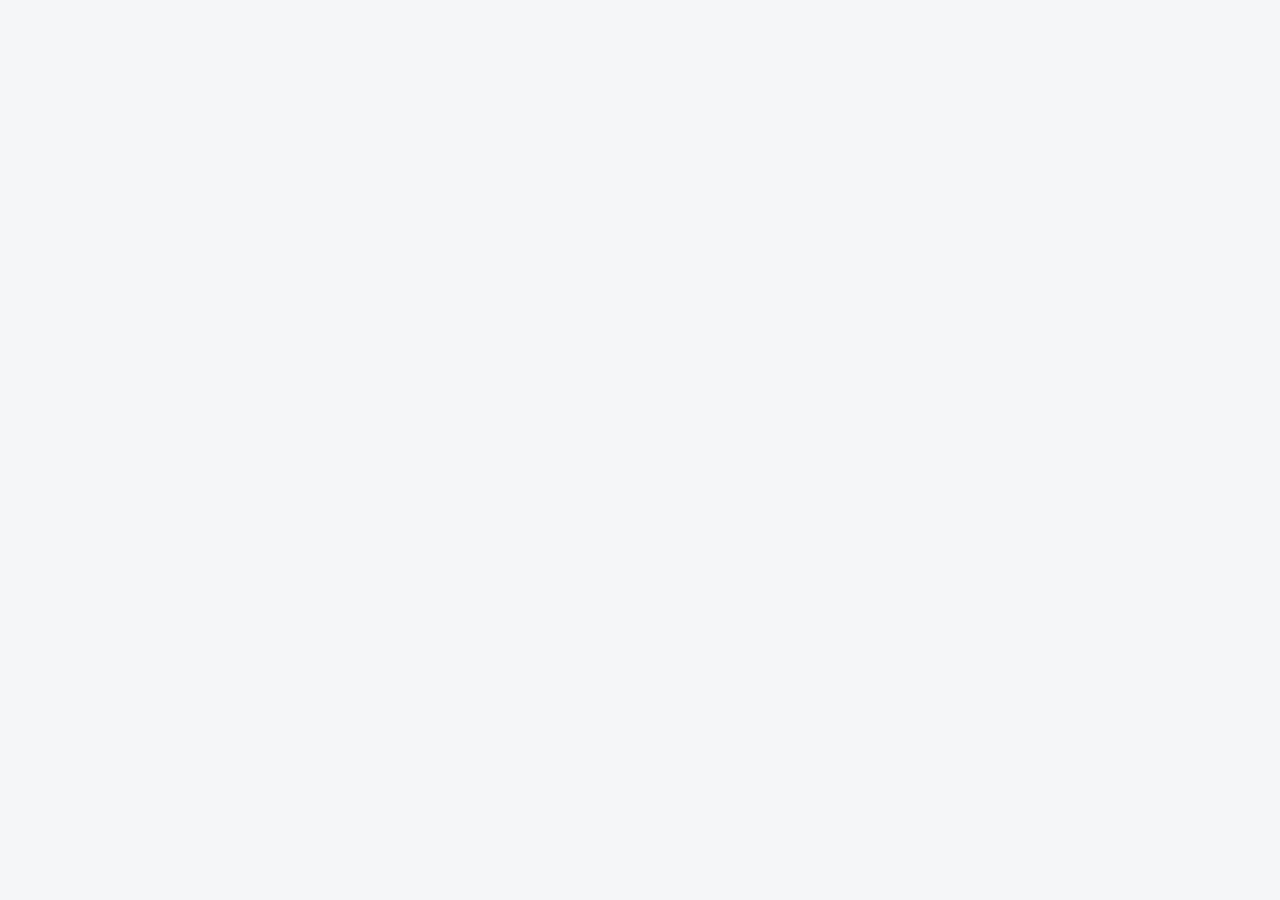
==== sources.html @ 09f166bb "Migrate sources.html" ====
<!doctype html>
<html lang="ru" class="auth-loading">
<head>
  <meta charset="utf-8" />
  <meta name="viewport" content="width=device-width,initial-scale=1" />
  <meta name="theme-color" content="#ffffff" />
  <meta http-equiv="Cache-Control" content="no-cache, no-store, must-revalidate" />
  <meta http-equiv="Pragma" content="no-cache" />
  <meta http-equiv="Expires" content="0" />
  <title>АТОМ · Источники данных</title>
  <link rel="icon" type="image/svg+xml" href="./favicon.svg" />
    <link rel="stylesheet" href="./auth.css?v=1.0.0" />
<link rel="stylesheet" href="./sources.css?v=1.0.2" />
</head>
<body>
<div id="appShell" class="app-hidden shell">
  <aside class="sidebar">
    <a class="brand" href="./index.html"><strong>АТОМ</strong><span>КОММЕРЧЕСКИЙ ШТАБ</span></a>
    <div class="nav-title">Данные</div>
    <nav class="project-nav">
      <a id="sourcesHomeLink" class="active" href="./sources.html">Источники</a>
    </nav>

    <section class="sidebar-note">
      <div class="sidebar-note-title">Назначение</div>
      <div>Реестр исходных файлов с датой актуальности. Следующим шагом сюда можно будет привязать назначение каждого файла и правила загрузки данных.</div>
    </section>

    <div class="sidebar-spacer"></div>
    <div class="user-box">
      <span>Источники v2.1</span>
      <span id="authUserEmail"></span>
      <button id="authLogout" class="logout" type="button">Выйти</button>
    </div>
  </aside>

  <main class="main">
    <header class="page-head">
      <div class="page-head-left">
        <nav class="header-projects" aria-label="Проект"><a class="active" href="./index.html">B2B CRM Control Center</a></nav>
        <h1>Источники данных · <span id="projectTitle">B2B CRM Control Center</span></h1>
        <p>Загрузка файлов с фиксацией даты актуальности. Для каждого проекта ведётся свой независимый реестр.</p>
      </div>
      <div id="cloudStatus" class="cloud-status">Подключение...</div>
    </header>

    <section class="card upload-card">
      <div class="card-title-row">
        <div>
          <div class="eyebrow">НОВЫЙ ИСТОЧНИК</div>
          <h2>Добавить файл · <span id="uploadProjectTitle">B2B CRM Control Center</span></h2>
        </div>
        <div id="sourcePreview" class="source-preview">ELMA_ДД.ММ.ГГГГ</div>
      </div>

      <div class="form-grid">
        <div class="field">
          <label for="sourceName">Название источника</label>
          <input id="sourceName" type="text" value="ELMA" placeholder="Например, ELMA" />
        </div>
        <div class="field">
          <label for="actualDate">Дата актуальности</label>
          <input id="actualDate" type="date" />
        </div>
        <div class="field file-field">
          <label>Файл</label>
          <label class="file-pick">
            <span id="filePickText">Выбрать файл</span>
            <input id="sourceFile" type="file" />
          </label>
          <div id="selectedFileName" class="selected-file">Файл не выбран</div>
        </div>
      </div>

      <div class="form-footer">
        <div class="hint">Системное имя формируется из названия источника и даты актуальности. Оригинальное имя файла сохраняется отдельно.</div>
        <button id="uploadBtn" class="btn primary" type="button" disabled>Сохранить источник</button>
      </div>
      <div id="uploadMessage" class="message" aria-live="polite"></div>
    </section>

    <section class="card registry-card">
      <div class="registry-head">
        <div>
          <div class="eyebrow">РЕЕСТР</div>
          <h2>Загруженные источники · <span id="registryProjectTitle">B2B CRM Control Center</span></h2>
        </div>
        <div id="sourceCount" class="count-pill">0</div>
      </div>

      <div id="emptyState" class="empty-state">Источники пока не загружены.</div>
      <div id="tableWrap" class="table-wrap hidden">
        <table class="sources-table">
          <thead>
            <tr>
              <th>Источник</th>
              <th>Актуальность</th>
              <th>Файл</th>
              <th>Добавлен</th>
              <th></th>
            </tr>
          </thead>
          <tbody id="sourcesBody"></tbody>
        </table>
      </div>
    </section>
  </main>
</div>

<script src="https://cdn.jsdelivr.net/npm/@supabase/supabase-js@2.116.0"></script>
<script src="./auth.js?v=1.1.0"></script>
<script src="./sources.js?v=2.1.0-unified-auth"></script>
</body>
</html>
---- sources.css ----
*{box-sizing:border-box}
:root{font-family:Arial,Helvetica,sans-serif;color:#101828;background:#f5f6f8}
body{margin:0;background:#f5f6f8}
button,input{font:inherit}
.hidden,.app-hidden{display:none!important}

.auth-gate{min-height:100vh;display:flex;align-items:center;justify-content:center;background:#f4f5f7;padding:24px}
.auth-card{width:min(440px,100%);background:#fff;border:1px solid #d7dae0;border-radius:12px;padding:28px;box-shadow:0 12px 36px rgba(16,24,40,.08)}
.auth-brand{font-size:12px;font-weight:700;letter-spacing:1.4px;color:#5d6472;text-transform:uppercase}
.auth-card h1{margin:10px 0 6px;font-size:26px;color:#111318}
.auth-card p{margin:0 0 22px;color:#737b8a;line-height:1.5}
.auth-field,.field{display:flex;flex-direction:column;gap:7px}
.auth-field{margin-top:14px}
.auth-field label,.field label{font-size:11px;font-weight:700;color:#4b5260}
.auth-field input,.field input{height:42px;border:1px solid #cfd4dc;border-radius:7px;padding:0 12px;background:#fff;outline:none}
.auth-field input:focus,.field input:focus{border-color:#111318}
.auth-actions{margin-top:18px}
.auth-btn{width:100%;height:42px;border-radius:7px;border:1px solid #111318;background:#111318;color:#fff;font-weight:700;cursor:pointer}
.auth-btn:disabled{opacity:.45;cursor:not-allowed}
.auth-status{min-height:38px;margin-top:14px;padding:10px 12px;border-radius:7px;background:#f7f8fa;color:#596170;font-size:12px;line-height:1.45;overflow-wrap:anywhere}
.auth-status.ok{background:#ecfdf3;color:#067647}
.auth-status.bad{background:#fef3f2;color:#b42318}
.auth-note{margin-top:18px;padding-top:14px;border-top:1px solid #eceef2;font-size:11px;color:#8b92a0;line-height:1.45}

.shell{min-height:100vh;display:grid;grid-template-columns:250px minmax(0,1fr)}
.sidebar{position:sticky;top:0;height:100vh;background:#fff;border-right:1px solid #e4e7ec;padding:24px 18px 18px;display:flex;flex-direction:column;gap:16px}
.brand{display:flex;flex-direction:column;gap:2px;text-decoration:none;color:#101828}
.brand strong{font-size:22px;line-height:1;font-weight:800;letter-spacing:.3px}
.brand span{font-size:10px;font-weight:700;letter-spacing:1.25px;color:#667085}
.nav-title{font-size:10px;color:#98a2b3;font-weight:700;letter-spacing:.08em;text-transform:uppercase;margin-top:8px}
.project-nav{display:grid;gap:6px}
.project-nav a{display:flex;align-items:center;min-height:38px;padding:0 11px;border-radius:8px;text-decoration:none;color:#475467;font-size:13px;font-weight:700}
.project-nav a:hover{background:#f4f6f8;color:#101828}
.project-nav a.active{background:#111318;color:#fff}
.sidebar-note{margin-top:8px;padding:14px;border:1px solid #e4e7ec;border-radius:9px;background:#f9fafb;font-size:11px;line-height:1.5;color:#667085}
.sidebar-note-title{font-size:10px;font-weight:800;letter-spacing:.08em;color:#344054;text-transform:uppercase;margin-bottom:6px}
.sidebar-spacer{flex:1}
.user-box{display:flex;flex-direction:column;gap:7px;color:#667085;font-size:11px;line-height:1.35}
#authUserEmail{overflow-wrap:anywhere;color:#475467}
.logout{height:34px;border:1px solid #d5d9e0;border-radius:6px;background:#fff;font-size:11px;font-weight:700;cursor:pointer}

.main{padding:28px 34px 50px;min-width:0}
.page-head{display:flex;align-items:flex-start;justify-content:space-between;gap:24px;margin-bottom:22px}
.page-head h1{margin:0 0 5px;font-size:28px;letter-spacing:-.02em}
.page-head p{margin:0;color:#667085;font-size:13px;line-height:1.5}
.cloud-status{display:inline-flex;align-items:center;min-height:34px;padding:0 11px;border-radius:999px;background:#f2f4f7;color:#667085;font-size:11px;font-weight:700}
.cloud-status.ok{background:#ecfdf3;color:#067647}
.cloud-status.bad{background:#fef3f2;color:#b42318}

.card{background:#fff;border:1px solid #e4e7ec;border-radius:12px;box-shadow:0 1px 2px rgba(16,24,40,.02)}
.upload-card{padding:24px;margin-bottom:18px}
.card-title-row,.registry-head{display:flex;align-items:flex-start;justify-content:space-between;gap:18px}
.eyebrow{font-size:10px;letter-spacing:.12em;font-weight:800;color:#98a2b3}
.card h2{margin:4px 0 0;font-size:19px}
.source-preview{max-width:420px;padding:10px 12px;border:1px solid #e4e7ec;border-radius:8px;background:#f9fafb;font-size:12px;font-weight:800;color:#344054;overflow-wrap:anywhere}
.form-grid{display:grid;grid-template-columns:1fr 220px 1.35fr;gap:16px;margin-top:22px}
.file-field{min-width:0}
.file-pick{height:42px;display:flex;align-items:center;justify-content:center;border:1px dashed #98a2b3;border-radius:7px;background:#f9fafb;color:#344054;font-size:12px;font-weight:700;cursor:pointer;padding:0 12px}
.file-pick:hover{background:#f2f4f7}
.file-pick input{display:none}
.selected-file{font-size:11px;color:#667085;white-space:nowrap;overflow:hidden;text-overflow:ellipsis}
.form-footer{display:flex;align-items:center;justify-content:space-between;gap:18px;margin-top:20px;padding-top:18px;border-top:1px solid #eaecf0}
.hint{max-width:760px;color:#667085;font-size:11px;line-height:1.5}
.btn{height:38px;padding:0 14px;border:1px solid #d0d5dd;border-radius:7px;background:#fff;color:#344054;font-size:12px;font-weight:700;cursor:pointer}
.btn.primary{background:#111318;border-color:#111318;color:#fff}
.btn:disabled{opacity:.4;cursor:not-allowed}
.message{min-height:0;margin-top:0;font-size:11px;line-height:1.45;color:#667085}
.message:not(:empty){margin-top:14px;padding:10px 12px;background:#f9fafb;border-radius:7px}
.message.ok{background:#ecfdf3;color:#067647}
.message.bad{background:#fef3f2;color:#b42318}

.registry-card{padding:0;overflow:hidden}
.registry-head{padding:20px 24px 16px;border-bottom:1px solid #eaecf0}
.count-pill{min-width:34px;height:28px;padding:0 10px;border-radius:999px;background:#f2f4f7;display:flex;align-items:center;justify-content:center;font-size:12px;font-weight:800;color:#475467}
.empty-state{padding:34px 24px;color:#98a2b3;font-size:12px;text-align:center}
.table-wrap{overflow:auto}
.sources-table{width:100%;border-collapse:collapse;min-width:820px}
.sources-table th{padding:10px 14px;border-bottom:1px solid #eaecf0;background:#f9fafb;color:#667085;font-size:10px;text-align:left;text-transform:uppercase;letter-spacing:.04em}
.sources-table td{padding:13px 14px;border-bottom:1px solid #f0f1f3;color:#344054;font-size:12px;vertical-align:middle}
.sources-table tbody tr:last-child td{border-bottom:0}
.source-code{font-weight:800;color:#101828}
.source-file{max-width:360px;white-space:nowrap;overflow:hidden;text-overflow:ellipsis}
.row-actions{display:flex;gap:6px;justify-content:flex-end}
.row-btn{height:30px;padding:0 9px;border:1px solid #d0d5dd;border-radius:6px;background:#fff;color:#475467;font-size:10px;font-weight:700;cursor:pointer}
.row-btn.danger{color:#b42318}
.row-btn:disabled{opacity:.45;cursor:not-allowed}

@media(max-width:900px){
  .shell{grid-template-columns:1fr}
  .sidebar{position:static;height:auto;border-right:0;border-bottom:1px solid #e4e7ec}
  .sidebar-note,.sidebar-spacer{display:none}
  .project-nav{grid-template-columns:repeat(3,minmax(0,1fr))}
  .project-nav a{justify-content:center;text-align:center}
  .main{padding:22px 16px 40px}
  .form-grid{grid-template-columns:1fr}
  .page-head,.form-footer,.card-title-row{flex-direction:column;align-items:stretch}
  .source-preview{max-width:none}
}

.page-head-left{min-width:0}
.header-projects{display:flex;align-items:center;gap:6px;flex-wrap:wrap;margin-bottom:10px}
.header-projects-label{font-size:10px;color:#98a2b3;font-weight:700;letter-spacing:.08em;text-transform:uppercase;margin-right:3px}
.header-projects a{display:inline-flex;align-items:center;min-height:34px;padding:0 11px;border:1px solid #dfe2e7;border-radius:8px;background:#fff;text-decoration:none;color:#475467;font-size:12px;font-weight:700;white-space:nowrap}
.header-projects a:hover{background:#f4f6f8;color:#101828}
.header-projects a.active{background:#111318;border-color:#111318;color:#fff}
@media(max-width:900px){.header-projects{width:100%}}

.project-switch-card{display:flex;align-items:center;gap:14px;margin-bottom:18px;padding:12px 14px;border:1px solid #e4e7ec;border-radius:10px;background:#fff}
.project-switch-label{font-size:10px;color:#98a2b3;font-weight:800;letter-spacing:.08em;text-transform:uppercase;white-space:nowrap}
.source-project-switch{display:flex;align-items:center;gap:7px;flex-wrap:wrap}
.source-project-switch a{display:inline-flex;align-items:center;min-height:34px;padding:0 12px;border:1px solid #d0d5dd;border-radius:8px;background:#fff;text-decoration:none;color:#475467;font-size:12px;font-weight:700}
.source-project-switch a:hover{background:#f4f6f8;color:#101828}
.source-project-switch a.active{background:#111318;border-color:#111318;color:#fff}
@media(max-width:700px){.project-switch-card{align-items:stretch;flex-direction:column}.source-project-switch{display:grid;grid-template-columns:1fr}.source-project-switch a{justify-content:center;text-align:center}}
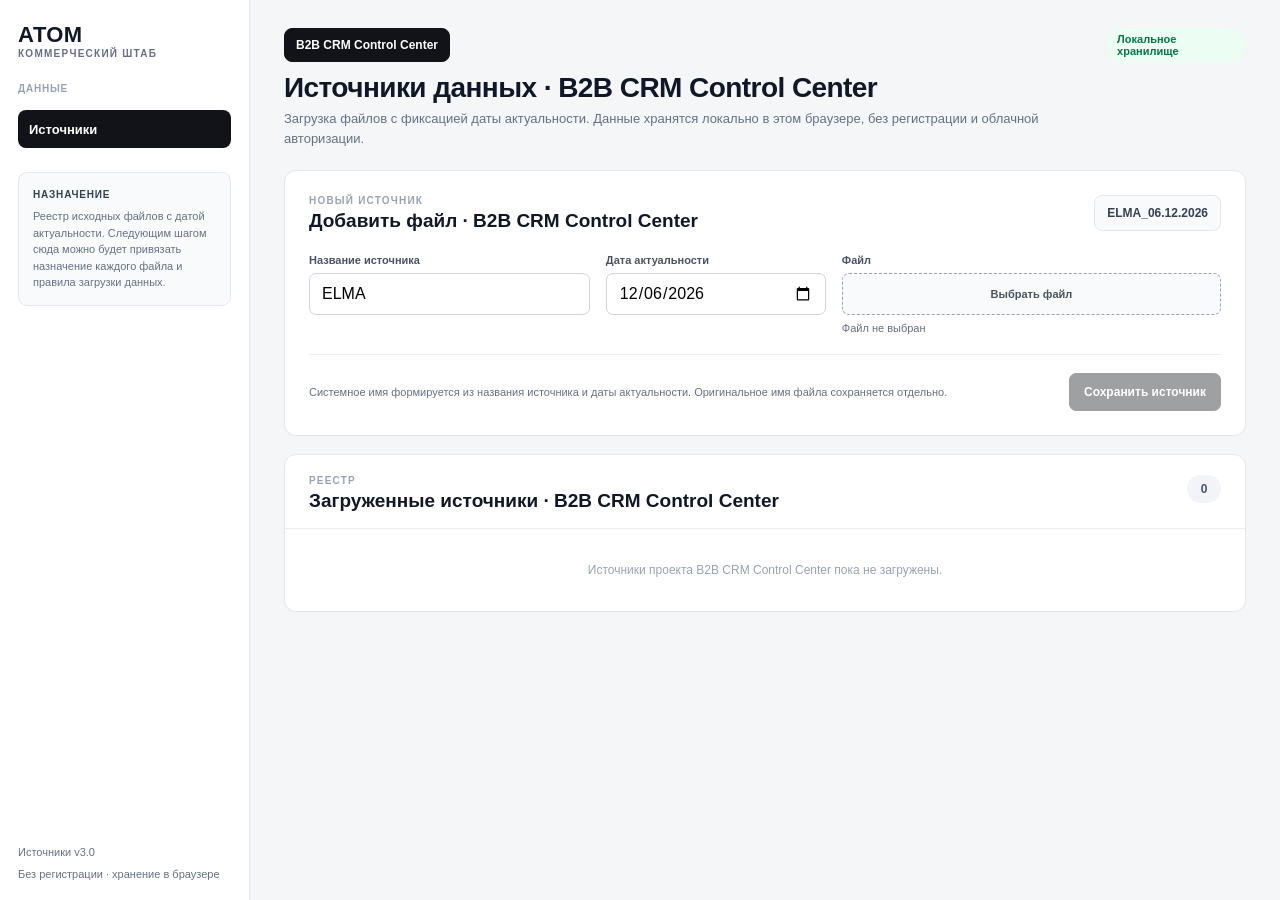
==== commit b506651a: "Remove registration from sources page" ====
--- a/sources.html
+++ b/sources.html
@@ -1,5 +1,5 @@
 <!doctype html>
-<html lang="ru" class="auth-loading">
+<html lang="ru">
 <head>
   <meta charset="utf-8" />
   <meta name="viewport" content="width=device-width,initial-scale=1" />
@@ -9,11 +9,10 @@
   <meta http-equiv="Expires" content="0" />
   <title>АТОМ · Источники данных</title>
   <link rel="icon" type="image/svg+xml" href="./favicon.svg" />
-    <link rel="stylesheet" href="./auth.css?v=1.0.0" />
 <link rel="stylesheet" href="./sources.css?v=1.0.2" />
 </head>
 <body>
-<div id="appShell" class="app-hidden shell">
+<div id="appShell" class="shell">
   <aside class="sidebar">
     <a class="brand" href="./index.html"><strong>АТОМ</strong><span>КОММЕРЧЕСКИЙ ШТАБ</span></a>
     <div class="nav-title">Данные</div>
@@ -28,9 +27,8 @@
 
     <div class="sidebar-spacer"></div>
     <div class="user-box">
-      <span>Источники v2.1</span>
-      <span id="authUserEmail"></span>
-      <button id="authLogout" class="logout" type="button">Выйти</button>
+      <span>Источники v3.0</span>
+      <span>Без регистрации · хранение в браузере</span>
     </div>
   </aside>
 
@@ -39,9 +37,9 @@
       <div class="page-head-left">
         <nav class="header-projects" aria-label="Проект"><a class="active" href="./index.html">B2B CRM Control Center</a></nav>
         <h1>Источники данных · <span id="projectTitle">B2B CRM Control Center</span></h1>
-        <p>Загрузка файлов с фиксацией даты актуальности. Для каждого проекта ведётся свой независимый реестр.</p>
+        <p>Загрузка файлов с фиксацией даты актуальности. Данные хранятся локально в этом браузере, без регистрации и облачной авторизации.</p>
       </div>
-      <div id="cloudStatus" class="cloud-status">Подключение...</div>
+      <div id="cloudStatus" class="cloud-status ok">Локальное хранилище</div>
     </header>
 
     <section class="card upload-card">
@@ -107,8 +105,6 @@
   </main>
 </div>
 
-<script src="https://cdn.jsdelivr.net/npm/@supabase/supabase-js@2.116.0"></script>
-<script src="./auth.js?v=1.1.0"></script>
-<script src="./sources.js?v=2.1.0-unified-auth"></script>
+<script src="./sources.js?v=3.0.0-local"></script>
 </body>
 </html>
